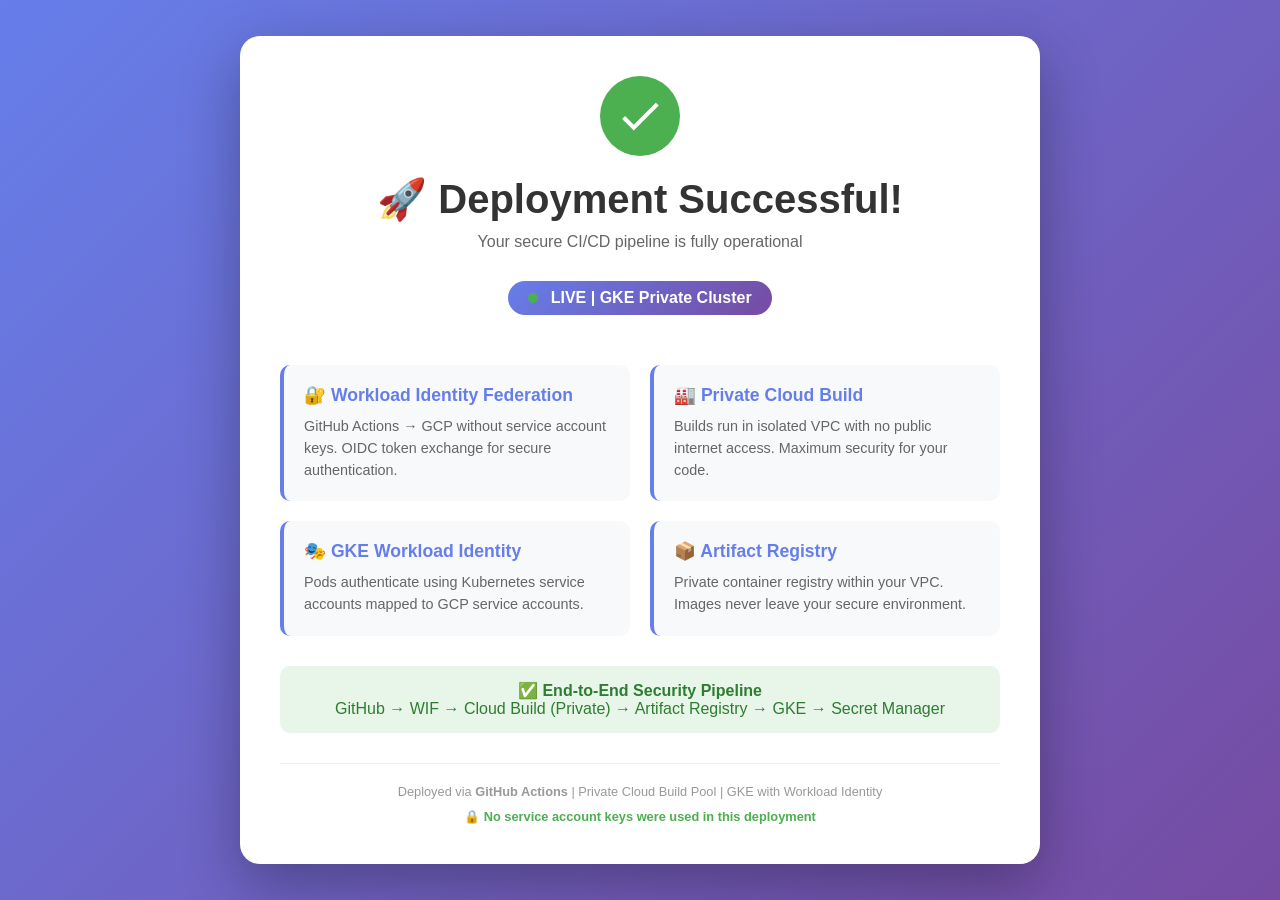
==== index.html @ 17d34409 "Resolve merge conflict in index.html" ====
<!DOCTYPE html>
<html lang="en">
<head>
    <meta charset="UTF-8">
    <meta name="viewport" content="width=device-width, initial-scale=1.0">
    <title>Secure CI/CD Demo | GKE</title>
    <style>
        * {
            margin: 0;
            padding: 0;
            box-sizing: border-box;
        }
        
        body {
            font-family: 'Segoe UI', Tahoma, Geneva, Verdana, sans-serif;
            background: linear-gradient(135deg, #667eea 0%, #764ba2 100%);
            min-height: 100vh;
            display: flex;
            justify-content: center;
            align-items: center;
            padding: 20px;
        }
        
        .container {
            background: white;
            border-radius: 20px;
            box-shadow: 0 20px 60px rgba(0,0,0,0.3);
            max-width: 800px;
            width: 100%;
            padding: 40px;
            text-align: center;
            animation: fadeIn 0.8s ease-in;
        }
        
        @keyframes fadeIn {
            from {
                opacity: 0;
                transform: translateY(-20px);
            }
            to {
                opacity: 1;
                transform: translateY(0);
            }
        }
        
        .success-icon {
            width: 80px;
            height: 80px;
            background: #4caf50;
            border-radius: 50%;
            display: flex;
            align-items: center;
            justify-content: center;
            margin: 0 auto 20px;
            animation: bounce 1s ease;
        }
        
        @keyframes bounce {
            0%, 100% { transform: translateY(0); }
            50% { transform: translateY(-10px); }
        }
        
        .success-icon svg {
            width: 50px;
            height: 50px;
            fill: white;
        }
        
        h1 {
            color: #333;
            margin-bottom: 10px;
            font-size: 2.5em;
        }
        
        .badge {
            background: linear-gradient(135deg, #667eea 0%, #764ba2 100%);
            color: white;
            padding: 8px 20px;
            border-radius: 50px;
            display: inline-block;
            margin: 20px 0;
            font-weight: bold;
        }
        
        .info-grid {
            display: grid;
            grid-template-columns: repeat(auto-fit, minmax(250px, 1fr));
            gap: 20px;
            margin: 30px 0;
            text-align: left;
        }
        
        .info-card {
            background: #f8f9fa;
            padding: 20px;
            border-radius: 10px;
            border-left: 4px solid #667eea;
        }
        
        .info-card h3 {
            color: #667eea;
            margin-bottom: 10px;
            font-size: 1.1em;
        }
        
        .info-card p {
            color: #666;
            font-size: 0.9em;
            line-height: 1.5;
        }
        
        .status {
            display: inline-block;
            width: 10px;
            height: 10px;
            border-radius: 50%;
            background: #4caf50;
            margin-right: 8px;
            animation: pulse 2s infinite;
        }
        
        @keyframes pulse {
            0%, 100% { opacity: 1; }
            50% { opacity: 0.5; }
        }
        
        .footer {
            margin-top: 30px;
            padding-top: 20px;
            border-top: 1px solid #eee;
            color: #999;
            font-size: 0.8em;
        }
        
        .green {
            color: #4caf50;
            font-weight: bold;
        }
    </style>
</head>
<body>
    <div class="container">
        <div class="success-icon">
            <svg viewBox="0 0 24 24">
                <path d="M9 16.17L4.83 12l-1.42 1.41L9 19 21 7l-1.41-1.41L9 16.17z"/>
            </svg>
        </div>
        
        <h1>🚀 Deployment Successful!</h1>
        <p style="color: #666; margin-bottom: 10px;">Your secure CI/CD pipeline is fully operational</p>
        
        <div class="badge">
            <span class="status"></span> LIVE | GKE Private Cluster
        </div>
        
        <div class="info-grid">
            <div class="info-card">
                <h3>🔐 Workload Identity Federation</h3>
                <p>GitHub Actions → GCP without service account keys. OIDC token exchange for secure authentication.</p>
            </div>
            
            <div class="info-card">
                <h3>🏭 Private Cloud Build</h3>
                <p>Builds run in isolated VPC with no public internet access. Maximum security for your code.</p>
            </div>
            
            <div class="info-card">
                <h3>🎭 GKE Workload Identity</h3>
                <p>Pods authenticate using Kubernetes service accounts mapped to GCP service accounts.</p>
            </div>
            
            <div class="info-card">
                <h3>📦 Artifact Registry</h3>
                <p>Private container registry within your VPC. Images never leave your secure environment.</p>
            </div>
        </div>
        
        <div style="background: #e8f5e9; padding: 15px; border-radius: 10px; margin: 20px 0;">
            <p style="color: #2e7d32; margin: 0;">
                ✅ <strong>End-to-End Security Pipeline</strong><br>
                GitHub → WIF → Cloud Build (Private) → Artifact Registry → GKE → Secret Manager
            </p>
        </div>
        
        <div class="footer">
            <p>Deployed via <strong>GitHub Actions</strong> | Private Cloud Build Pool | GKE with Workload Identity</p>
            <p style="margin-top: 10px;">🔒 <span class="green">No service account keys were used in this deployment</span></p>
        </div>
    </div>
</body>
</html>
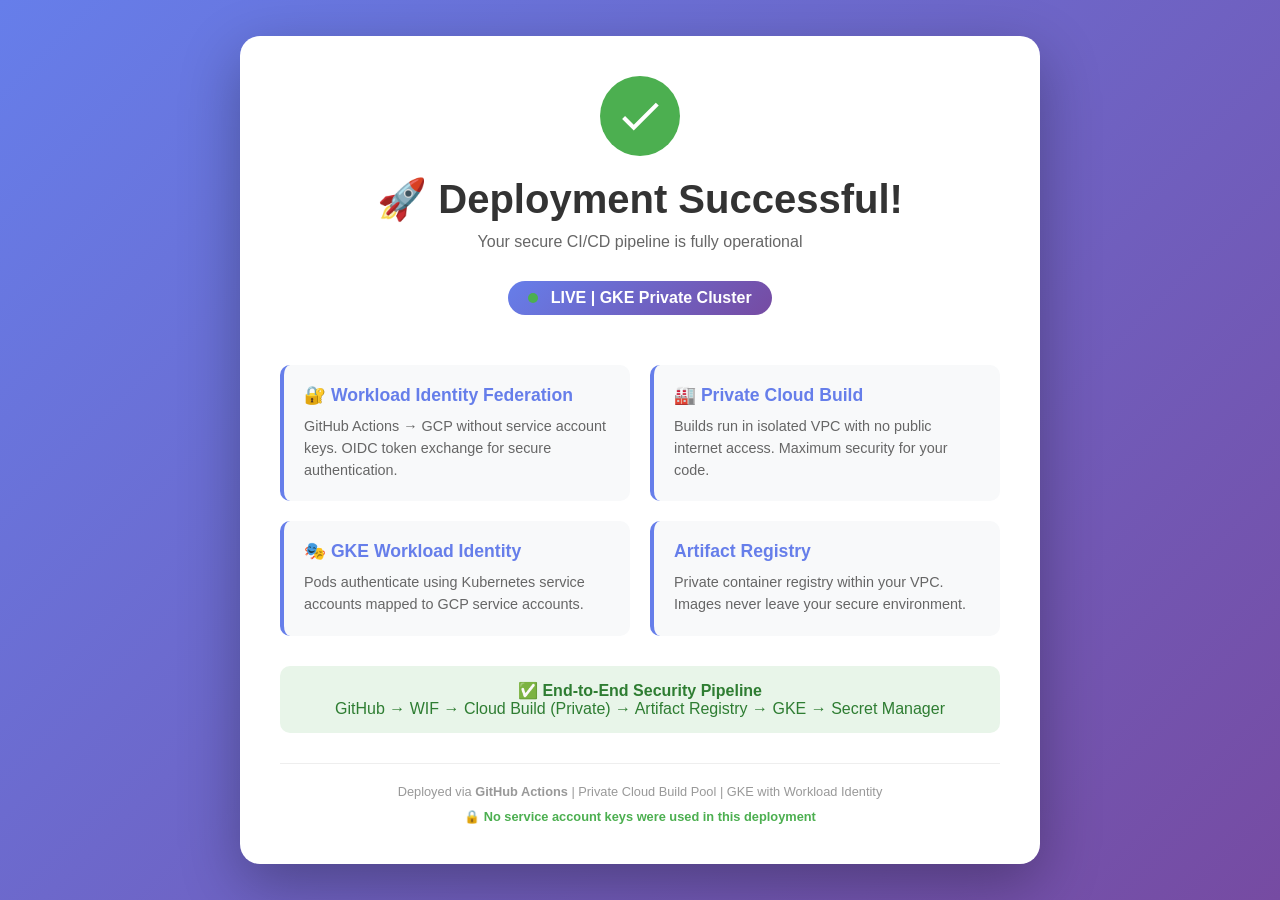
==== commit 546267ef: "Remove emoji from Artifact Registry header" ====
--- a/index.html
+++ b/index.html
@@ -170,7 +170,7 @@
             </div>
             
             <div class="info-card">
-                <h3>📦 Artifact Registry</h3>
+                <h3> Artifact Registry</h3>
                 <p>Private container registry within your VPC. Images never leave your secure environment.</p>
             </div>
         </div>
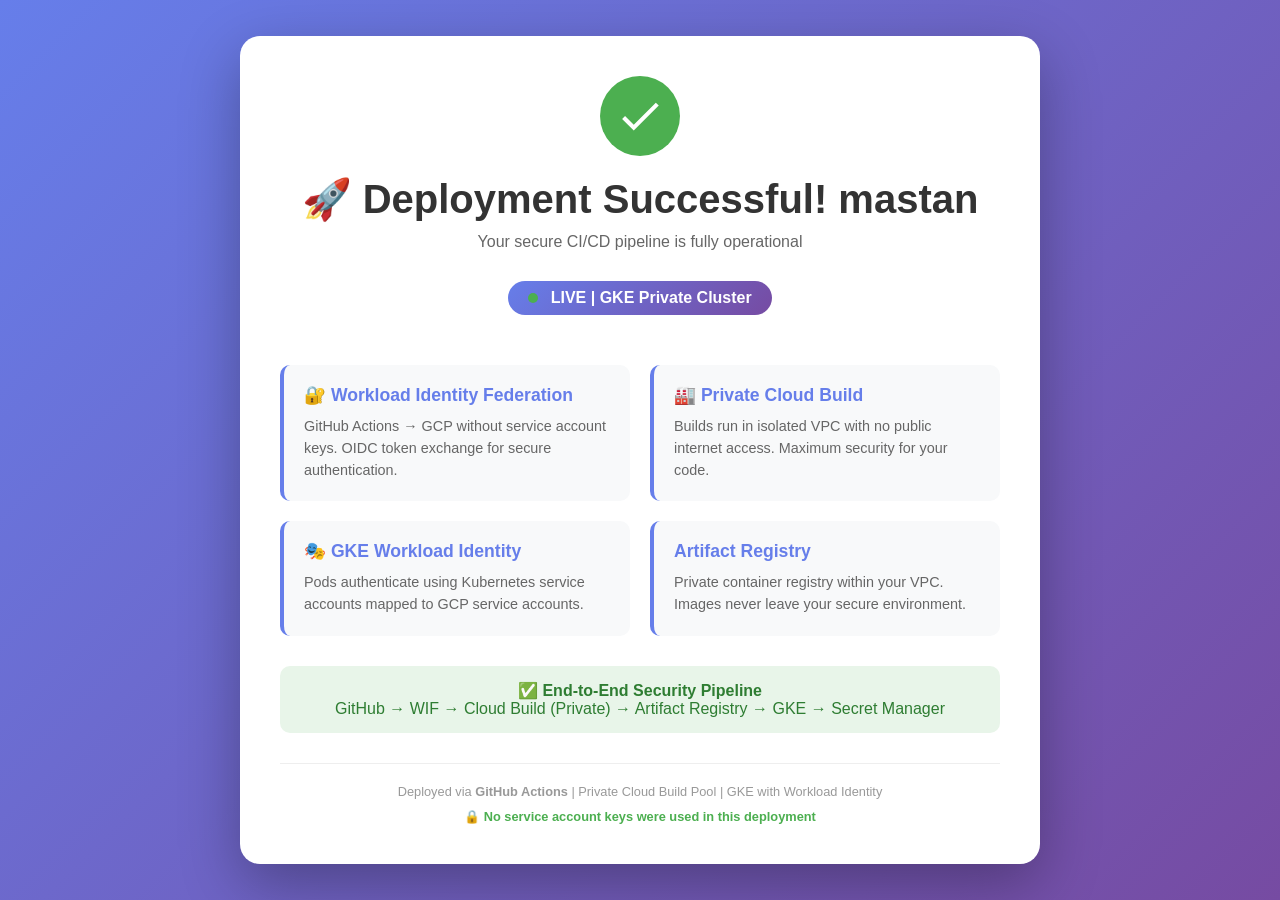
==== commit 61fad989: "Update deployment message in index.html" ====
--- a/index.html
+++ b/index.html
@@ -146,7 +146,7 @@
             </svg>
         </div>
         
-        <h1>🚀 Deployment Successful!</h1>
+        <h1>🚀 Deployment Successful! mastan </h1>
         <p style="color: #666; margin-bottom: 10px;">Your secure CI/CD pipeline is fully operational</p>
         
         <div class="badge">
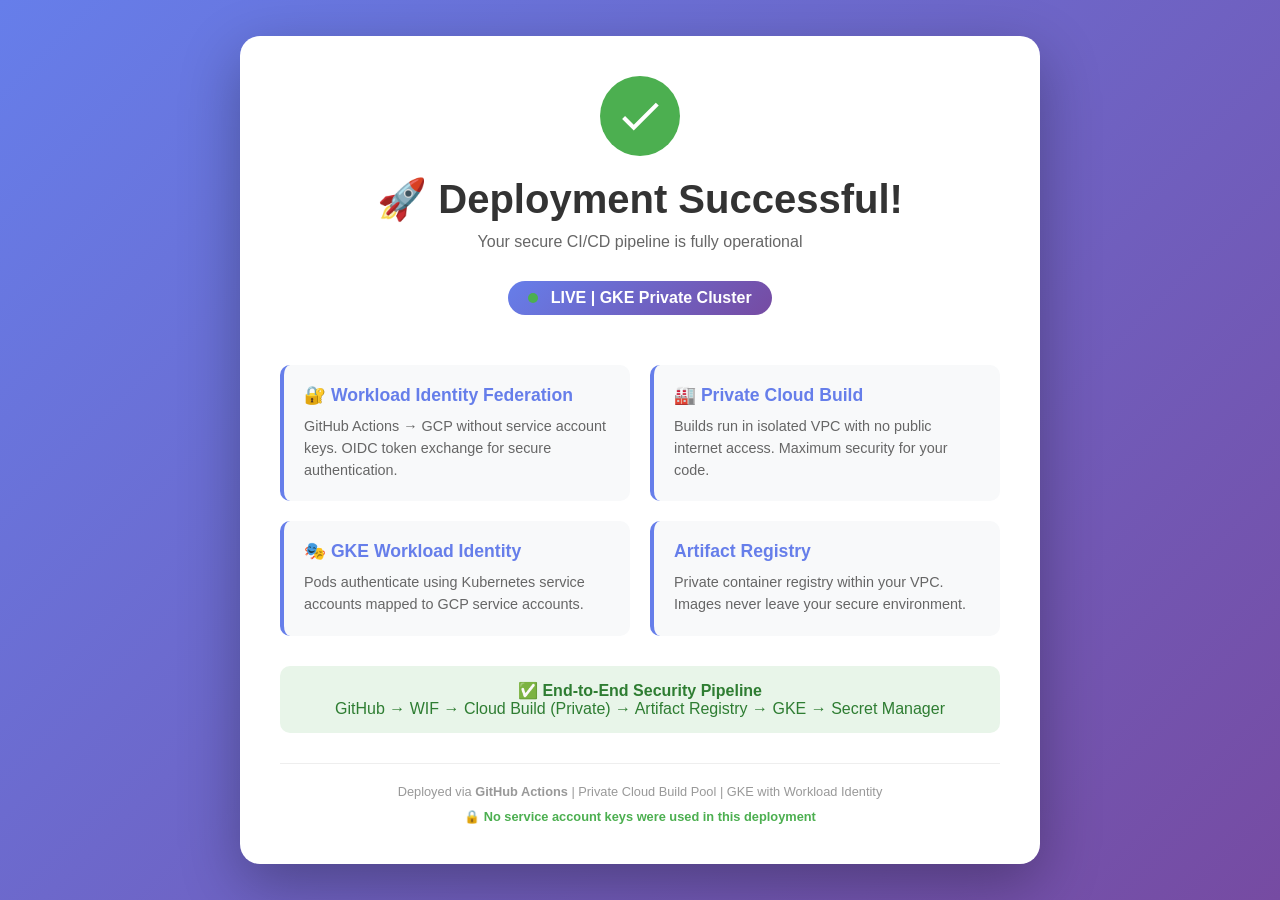
==== commit c1b9c8d6: "Remove 'mastan' from deployment success message" ====
--- a/index.html
+++ b/index.html
@@ -146,7 +146,7 @@
             </svg>
         </div>
         
-        <h1>🚀 Deployment Successful! mastan </h1>
+        <h1>🚀 Deployment Successful! </h1>
         <p style="color: #666; margin-bottom: 10px;">Your secure CI/CD pipeline is fully operational</p>
         
         <div class="badge">
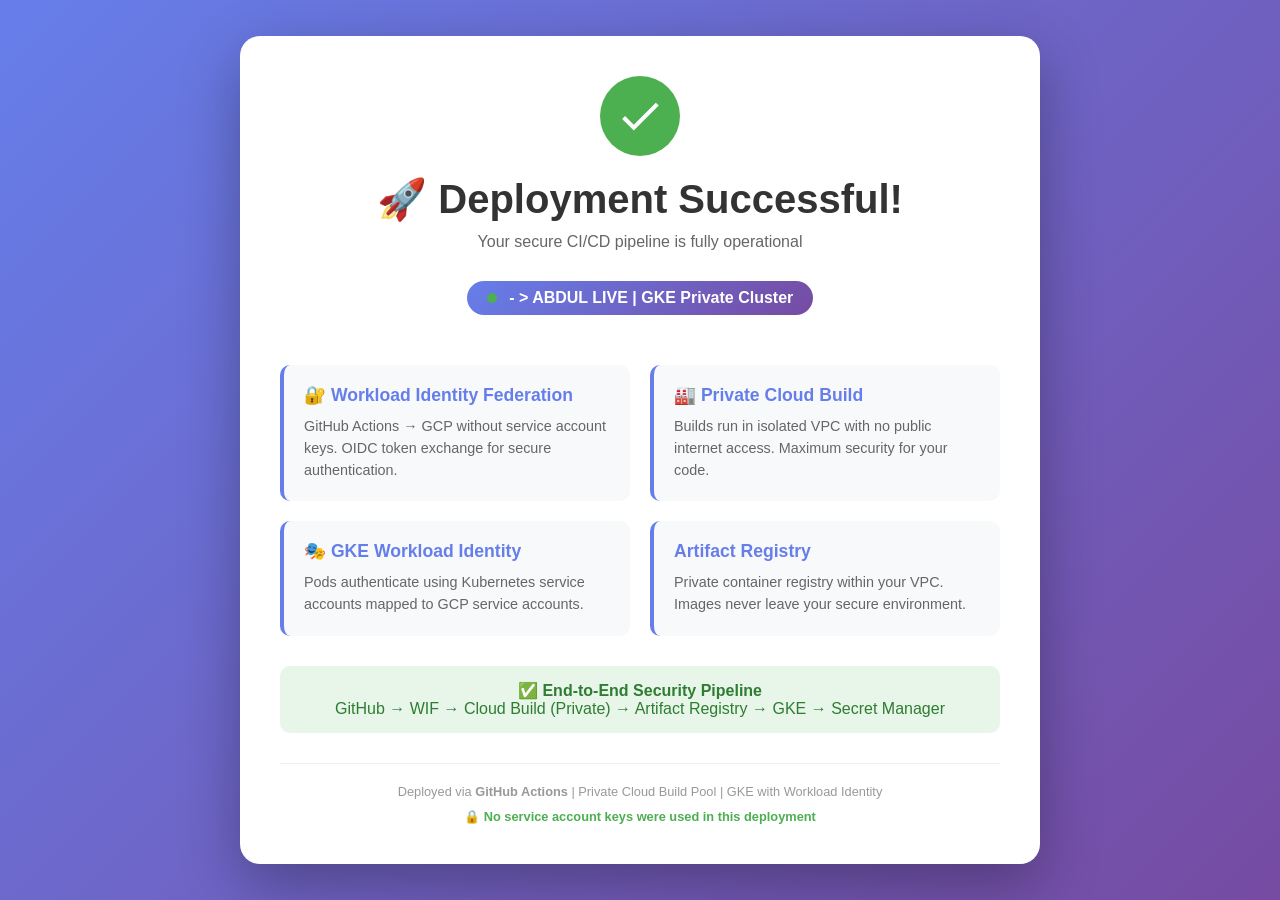
==== commit ba62be5b: "Update title and status message in index.html" ====
--- a/index.html
+++ b/index.html
@@ -3,7 +3,7 @@
 <head>
     <meta charset="UTF-8">
     <meta name="viewport" content="width=device-width, initial-scale=1.0">
-    <title>Secure CI/CD Demo | GKE</title>
+    <title>---Secure CI/CD Demo | GKE ---</title>
     <style>
         * {
             margin: 0;
@@ -150,7 +150,7 @@
         <p style="color: #666; margin-bottom: 10px;">Your secure CI/CD pipeline is fully operational</p>
         
         <div class="badge">
-            <span class="status"></span> LIVE | GKE Private Cluster
+            <span class="status"></span> - > ABDUL LIVE | GKE Private Cluster
         </div>
         
         <div class="info-grid">
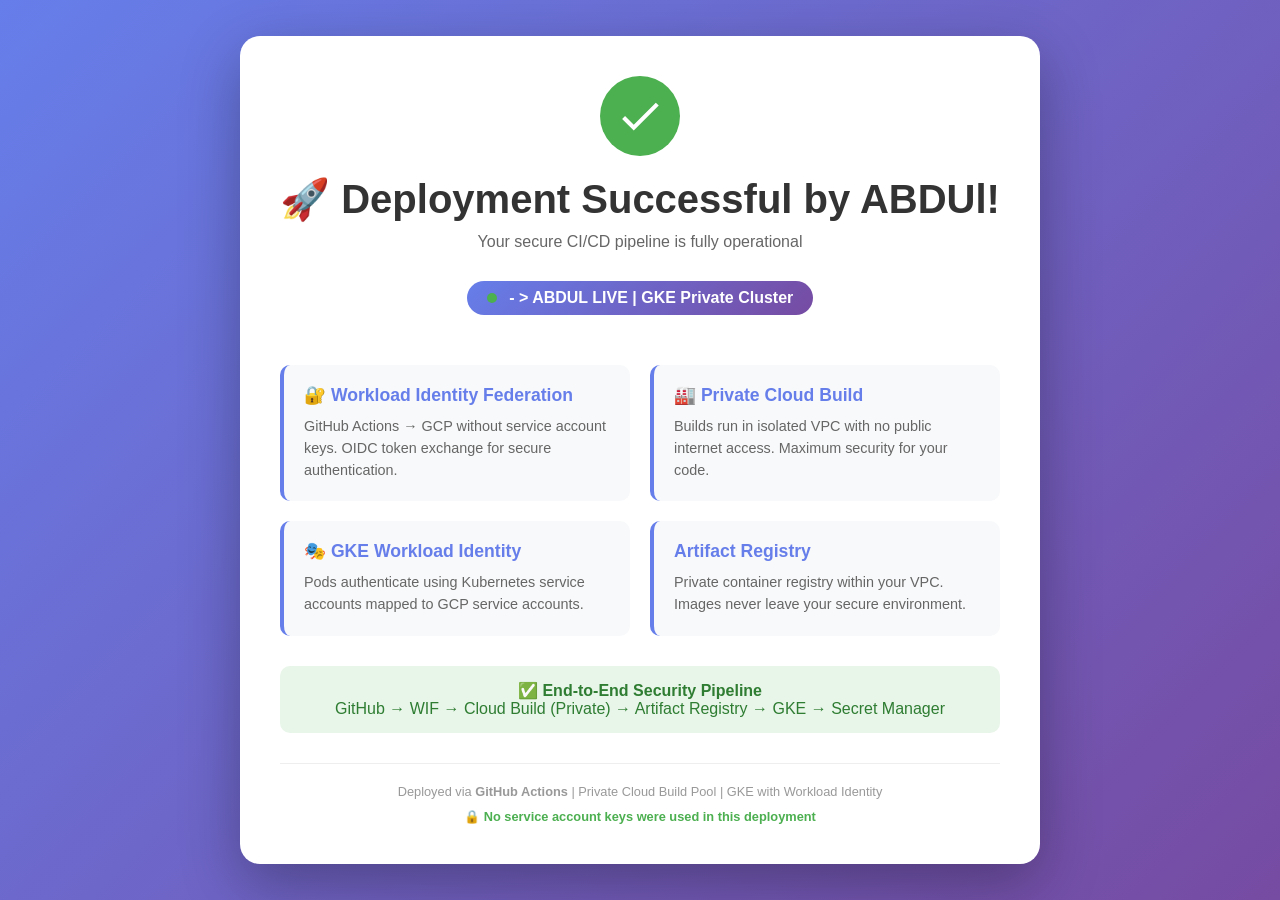
==== commit 706a2f32: "Update deployment message to include author name" ====
--- a/index.html
+++ b/index.html
@@ -146,7 +146,7 @@
             </svg>
         </div>
         
-        <h1>🚀 Deployment Successful! </h1>
+        <h1>🚀 Deployment Successful by ABDUl! </h1>
         <p style="color: #666; margin-bottom: 10px;">Your secure CI/CD pipeline is fully operational</p>
         
         <div class="badge">
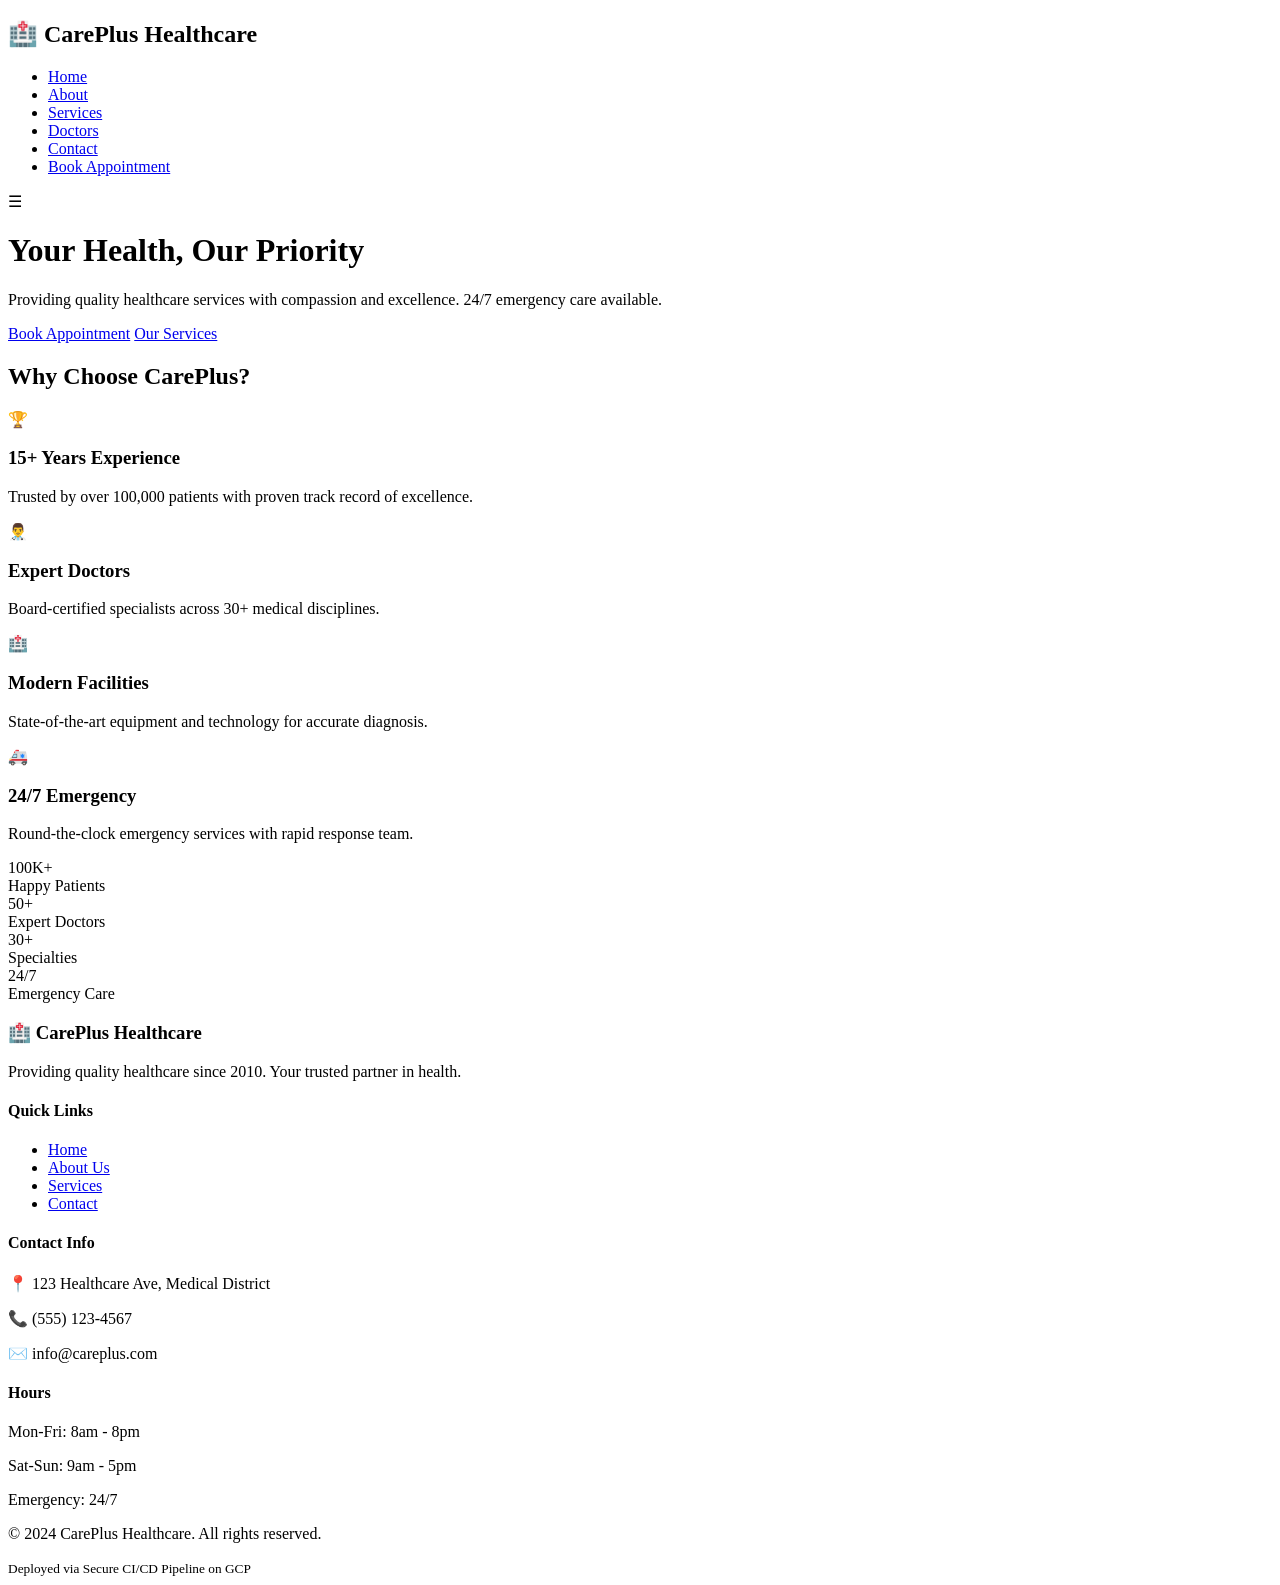
==== commit a43d51eb: "Revamp index.html for CarePlus Healthcare site Updated the title and added a navigation bar with lin" ====
--- a/index.html
+++ b/index.html
@@ -3,189 +3,127 @@
 <head>
     <meta charset="UTF-8">
     <meta name="viewport" content="width=device-width, initial-scale=1.0">
-    <title>---Secure CI/CD Demo | GKE ---</title>
-    <style>
-        * {
-            margin: 0;
-            padding: 0;
-            box-sizing: border-box;
-        }
-        
-        body {
-            font-family: 'Segoe UI', Tahoma, Geneva, Verdana, sans-serif;
-            background: linear-gradient(135deg, #667eea 0%, #764ba2 100%);
-            min-height: 100vh;
-            display: flex;
-            justify-content: center;
-            align-items: center;
-            padding: 20px;
-        }
-        
-        .container {
-            background: white;
-            border-radius: 20px;
-            box-shadow: 0 20px 60px rgba(0,0,0,0.3);
-            max-width: 800px;
-            width: 100%;
-            padding: 40px;
-            text-align: center;
-            animation: fadeIn 0.8s ease-in;
-        }
-        
-        @keyframes fadeIn {
-            from {
-                opacity: 0;
-                transform: translateY(-20px);
-            }
-            to {
-                opacity: 1;
-                transform: translateY(0);
-            }
-        }
-        
-        .success-icon {
-            width: 80px;
-            height: 80px;
-            background: #4caf50;
-            border-radius: 50%;
-            display: flex;
-            align-items: center;
-            justify-content: center;
-            margin: 0 auto 20px;
-            animation: bounce 1s ease;
-        }
-        
-        @keyframes bounce {
-            0%, 100% { transform: translateY(0); }
-            50% { transform: translateY(-10px); }
-        }
-        
-        .success-icon svg {
-            width: 50px;
-            height: 50px;
-            fill: white;
-        }
-        
-        h1 {
-            color: #333;
-            margin-bottom: 10px;
-            font-size: 2.5em;
-        }
-        
-        .badge {
-            background: linear-gradient(135deg, #667eea 0%, #764ba2 100%);
-            color: white;
-            padding: 8px 20px;
-            border-radius: 50px;
-            display: inline-block;
-            margin: 20px 0;
-            font-weight: bold;
-        }
-        
-        .info-grid {
-            display: grid;
-            grid-template-columns: repeat(auto-fit, minmax(250px, 1fr));
-            gap: 20px;
-            margin: 30px 0;
-            text-align: left;
-        }
-        
-        .info-card {
-            background: #f8f9fa;
-            padding: 20px;
-            border-radius: 10px;
-            border-left: 4px solid #667eea;
-        }
-        
-        .info-card h3 {
-            color: #667eea;
-            margin-bottom: 10px;
-            font-size: 1.1em;
-        }
-        
-        .info-card p {
-            color: #666;
-            font-size: 0.9em;
-            line-height: 1.5;
-        }
-        
-        .status {
-            display: inline-block;
-            width: 10px;
-            height: 10px;
-            border-radius: 50%;
-            background: #4caf50;
-            margin-right: 8px;
-            animation: pulse 2s infinite;
-        }
-        
-        @keyframes pulse {
-            0%, 100% { opacity: 1; }
-            50% { opacity: 0.5; }
-        }
-        
-        .footer {
-            margin-top: 30px;
-            padding-top: 20px;
-            border-top: 1px solid #eee;
-            color: #999;
-            font-size: 0.8em;
-        }
-        
-        .green {
-            color: #4caf50;
-            font-weight: bold;
-        }
-    </style>
+    <title>CarePlus Healthcare | Quality Medical Care</title>
+    <link rel="stylesheet" href="css/style.css">
 </head>
 <body>
-    <div class="container">
-        <div class="success-icon">
-            <svg viewBox="0 0 24 24">
-                <path d="M9 16.17L4.83 12l-1.42 1.41L9 19 21 7l-1.41-1.41L9 16.17z"/>
-            </svg>
+    <nav class="navbar">
+        <div class="container">
+            <div class="logo">
+                <h2>🏥 CarePlus Healthcare</h2>
+            </div>
+            <ul class="nav-links">
+                <li><a href="index.html">Home</a></li>
+                <li><a href="about.html">About</a></li>
+                <li><a href="services.html">Services</a></li>
+                <li><a href="doctors.html">Doctors</a></li>
+                <li><a href="contact.html">Contact</a></li>
+                <li><a href="appointment.html" class="btn-appointment">Book Appointment</a></li>
+            </ul>
+            <div class="mobile-menu">☰</div>
         </div>
-        
-        <h1>🚀 Deployment Successful by ABDUl! </h1>
-        <p style="color: #666; margin-bottom: 10px;">Your secure CI/CD pipeline is fully operational</p>
-        
-        <div class="badge">
-            <span class="status"></span> - > ABDUL LIVE | GKE Private Cluster
-        </div>
-        
-        <div class="info-grid">
-            <div class="info-card">
-                <h3>🔐 Workload Identity Federation</h3>
-                <p>GitHub Actions → GCP without service account keys. OIDC token exchange for secure authentication.</p>
-            </div>
-            
-            <div class="info-card">
-                <h3>🏭 Private Cloud Build</h3>
-                <p>Builds run in isolated VPC with no public internet access. Maximum security for your code.</p>
-            </div>
-            
-            <div class="info-card">
-                <h3>🎭 GKE Workload Identity</h3>
-                <p>Pods authenticate using Kubernetes service accounts mapped to GCP service accounts.</p>
-            </div>
-            
-            <div class="info-card">
-                <h3> Artifact Registry</h3>
-                <p>Private container registry within your VPC. Images never leave your secure environment.</p>
+    </nav>
+
+    <header class="hero">
+        <div class="container">
+            <div class="hero-content">
+                <h1>Your Health, Our Priority</h1>
+                <p>Providing quality healthcare services with compassion and excellence. 24/7 emergency care available.</p>
+                <div class="hero-buttons">
+                    <a href="appointment.html" class="btn btn-primary">Book Appointment</a>
+                    <a href="services.html" class="btn btn-secondary">Our Services</a>
+                </div>
             </div>
         </div>
-        
-        <div style="background: #e8f5e9; padding: 15px; border-radius: 10px; margin: 20px 0;">
-            <p style="color: #2e7d32; margin: 0;">
-                ✅ <strong>End-to-End Security Pipeline</strong><br>
-                GitHub → WIF → Cloud Build (Private) → Artifact Registry → GKE → Secret Manager
-            </p>
+    </header>
+
+    <section class="features">
+        <div class="container">
+            <h2 class="section-title">Why Choose CarePlus?</h2>
+            <div class="features-grid">
+                <div class="feature-card">
+                    <div class="feature-icon">🏆</div>
+                    <h3>15+ Years Experience</h3>
+                    <p>Trusted by over 100,000 patients with proven track record of excellence.</p>
+                </div>
+                <div class="feature-card">
+                    <div class="feature-icon">👨‍⚕️</div>
+                    <h3>Expert Doctors</h3>
+                    <p>Board-certified specialists across 30+ medical disciplines.</p>
+                </div>
+                <div class="feature-card">
+                    <div class="feature-icon">🏥</div>
+                    <h3>Modern Facilities</h3>
+                    <p>State-of-the-art equipment and technology for accurate diagnosis.</p>
+                </div>
+                <div class="feature-card">
+                    <div class="feature-icon">🚑</div>
+                    <h3>24/7 Emergency</h3>
+                    <p>Round-the-clock emergency services with rapid response team.</p>
+                </div>
+            </div>
         </div>
-        
-        <div class="footer">
-            <p>Deployed via <strong>GitHub Actions</strong> | Private Cloud Build Pool | GKE with Workload Identity</p>
-            <p style="margin-top: 10px;">🔒 <span class="green">No service account keys were used in this deployment</span></p>
+    </section>
+
+    <section class="stats">
+        <div class="container">
+            <div class="stats-grid">
+                <div class="stat">
+                    <div class="stat-number">100K+</div>
+                    <div class="stat-label">Happy Patients</div>
+                </div>
+                <div class="stat">
+                    <div class="stat-number">50+</div>
+                    <div class="stat-label">Expert Doctors</div>
+                </div>
+                <div class="stat">
+                    <div class="stat-number">30+</div>
+                    <div class="stat-label">Specialties</div>
+                </div>
+                <div class="stat">
+                    <div class="stat-number">24/7</div>
+                    <div class="stat-label">Emergency Care</div>
+                </div>
+            </div>
         </div>
-    </div>
+    </section>
+
+    <footer class="footer">
+        <div class="container">
+            <div class="footer-content">
+                <div class="footer-section">
+                    <h3>🏥 CarePlus Healthcare</h3>
+                    <p>Providing quality healthcare since 2010. Your trusted partner in health.</p>
+                </div>
+                <div class="footer-section">
+                    <h4>Quick Links</h4>
+                    <ul>
+                        <li><a href="index.html">Home</a></li>
+                        <li><a href="about.html">About Us</a></li>
+                        <li><a href="services.html">Services</a></li>
+                        <li><a href="contact.html">Contact</a></li>
+                    </ul>
+                </div>
+                <div class="footer-section">
+                    <h4>Contact Info</h4>
+                    <p>📍 123 Healthcare Ave, Medical District</p>
+                    <p>📞 (555) 123-4567</p>
+                    <p>✉️ info@careplus.com</p>
+                </div>
+                <div class="footer-section">
+                    <h4>Hours</h4>
+                    <p>Mon-Fri: 8am - 8pm</p>
+                    <p>Sat-Sun: 9am - 5pm</p>
+                    <p>Emergency: 24/7</p>
+                </div>
+            </div>
+            <div class="footer-bottom">
+                <p>&copy; 2024 CarePlus Healthcare. All rights reserved.</p>
+                <small>Deployed via Secure CI/CD Pipeline on GCP</small>
+            </div>
+        </div>
+    </footer>
+
+    <script src="js/script.js"></script>
 </body>
 </html>
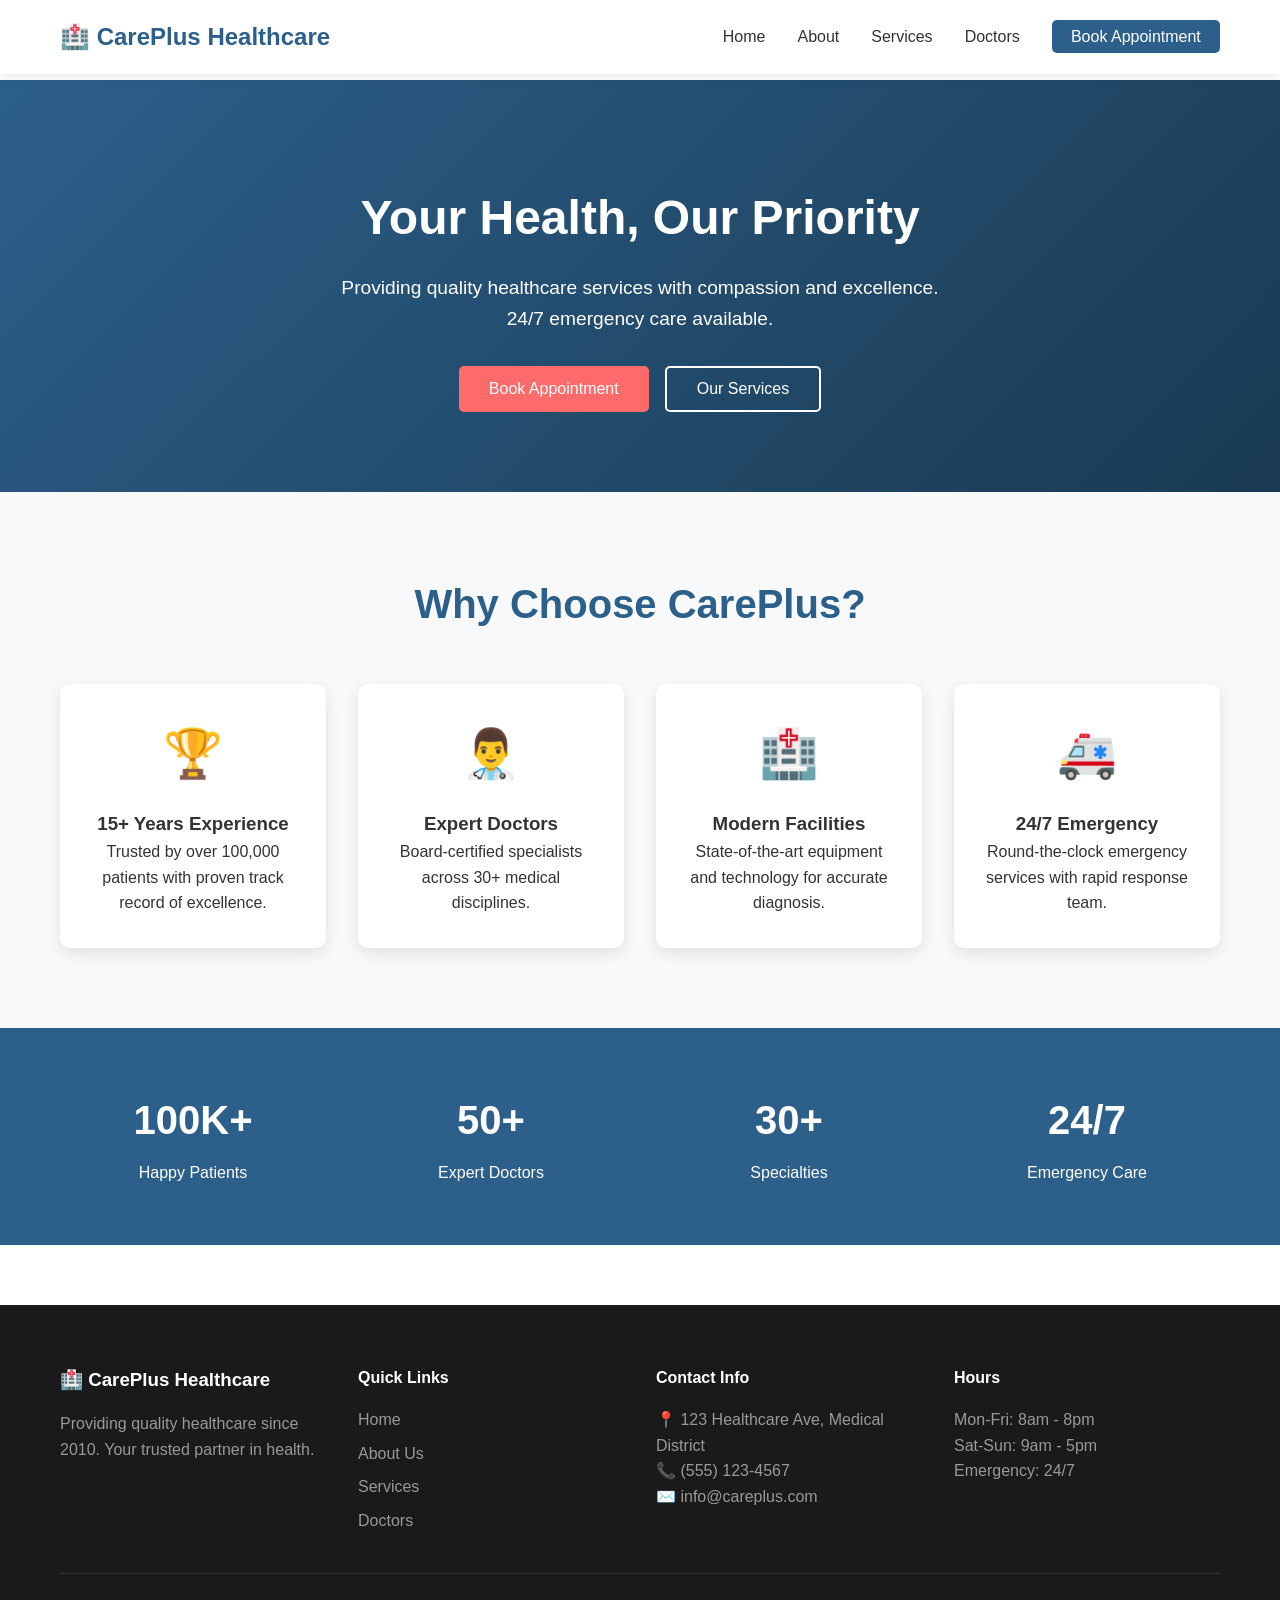
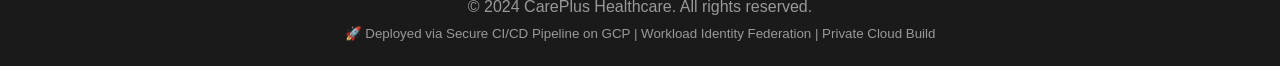
==== commit 6c497275: "Refactor index.html to use inline styles and scripts" ====
--- a/index.html
+++ b/index.html
@@ -4,7 +4,353 @@
     <meta charset="UTF-8">
     <meta name="viewport" content="width=device-width, initial-scale=1.0">
     <title>CarePlus Healthcare | Quality Medical Care</title>
-    <link rel="stylesheet" href="css/style.css">
+    <style>
+        * {
+            margin: 0;
+            padding: 0;
+            box-sizing: border-box;
+        }
+
+        body {
+            font-family: 'Segoe UI', Tahoma, Geneva, Verdana, sans-serif;
+            line-height: 1.6;
+            color: #333;
+        }
+
+        .container {
+            max-width: 1200px;
+            margin: 0 auto;
+            padding: 0 20px;
+        }
+
+        /* Navigation */
+        .navbar {
+            background: #ffffff;
+            box-shadow: 0 2px 10px rgba(0,0,0,0.1);
+            position: fixed;
+            width: 100%;
+            top: 0;
+            z-index: 1000;
+        }
+
+        .navbar .container {
+            display: flex;
+            justify-content: space-between;
+            align-items: center;
+            padding: 1rem 20px;
+        }
+
+        .logo h2 {
+            color: #2c5f8a;
+            font-size: 1.5rem;
+        }
+
+        .nav-links {
+            display: flex;
+            list-style: none;
+            gap: 2rem;
+        }
+
+        .nav-links li {
+            cursor: pointer;
+            padding: 0.5rem 0;
+        }
+
+        .nav-links a {
+            text-decoration: none;
+            color: #333;
+            font-weight: 500;
+            transition: color 0.3s;
+        }
+
+        .nav-links li:hover a {
+            color: #2c5f8a;
+        }
+
+        .btn-appointment {
+            background: #2c5f8a;
+            color: white !important;
+            padding: 0.5rem 1.2rem;
+            border-radius: 5px;
+        }
+
+        /* Pages */
+        .page {
+            display: none;
+            padding-top: 80px;
+        }
+
+        .active-page {
+            display: block;
+        }
+
+        /* Hero Section */
+        .hero {
+            background: linear-gradient(135deg, #2c5f8a 0%, #1a3a52 100%);
+            color: white;
+            padding: 100px 0 80px;
+            text-align: center;
+        }
+
+        .hero h1 {
+            font-size: 3rem;
+            margin-bottom: 1rem;
+        }
+
+        .hero p {
+            font-size: 1.2rem;
+            margin-bottom: 2rem;
+            max-width: 600px;
+            margin-left: auto;
+            margin-right: auto;
+        }
+
+        .hero-buttons {
+            display: flex;
+            gap: 1rem;
+            justify-content: center;
+        }
+
+        /* Buttons */
+        .btn {
+            padding: 12px 30px;
+            text-decoration: none;
+            border-radius: 5px;
+            display: inline-block;
+            transition: transform 0.3s;
+            cursor: pointer;
+            border: none;
+            font-size: 1rem;
+        }
+
+        .btn:hover {
+            transform: translateY(-2px);
+        }
+
+        .btn-primary {
+            background: #ff6b6b;
+            color: white;
+        }
+
+        .btn-secondary {
+            background: transparent;
+            color: white;
+            border: 2px solid white;
+        }
+
+        /* Features Section */
+        .features {
+            padding: 80px 0;
+            background: #f8f9fa;
+        }
+
+        .section-title {
+            text-align: center;
+            font-size: 2.5rem;
+            margin-bottom: 3rem;
+            color: #2c5f8a;
+        }
+
+        .features-grid {
+            display: grid;
+            grid-template-columns: repeat(auto-fit, minmax(250px, 1fr));
+            gap: 2rem;
+        }
+
+        .feature-card {
+            background: white;
+            padding: 2rem;
+            text-align: center;
+            border-radius: 10px;
+            box-shadow: 0 5px 15px rgba(0,0,0,0.1);
+            transition: transform 0.3s;
+        }
+
+        .feature-card:hover {
+            transform: translateY(-5px);
+        }
+
+        .feature-icon {
+            font-size: 3rem;
+            margin-bottom: 1rem;
+        }
+
+        /* Stats Section */
+        .stats {
+            background: #2c5f8a;
+            color: white;
+            padding: 60px 0;
+        }
+
+        .stats-grid {
+            display: grid;
+            grid-template-columns: repeat(auto-fit, minmax(200px, 1fr));
+            text-align: center;
+            gap: 2rem;
+        }
+
+        .stat-number {
+            font-size: 2.5rem;
+            font-weight: bold;
+            margin-bottom: 0.5rem;
+        }
+
+        /* Services Grid */
+        .services-grid {
+            display: grid;
+            grid-template-columns: repeat(auto-fit, minmax(300px, 1fr));
+            gap: 2rem;
+            padding: 60px 0;
+        }
+
+        .service-card {
+            background: white;
+            padding: 2rem;
+            border-radius: 10px;
+            box-shadow: 0 5px 15px rgba(0,0,0,0.1);
+            transition: transform 0.3s;
+        }
+
+        .service-card:hover {
+            transform: translateY(-5px);
+        }
+
+        .service-icon {
+            font-size: 3rem;
+            margin-bottom: 1rem;
+        }
+
+        /* Doctors Grid */
+        .doctors-grid {
+            display: grid;
+            grid-template-columns: repeat(auto-fit, minmax(280px, 1fr));
+            gap: 2rem;
+            padding: 60px 0;
+        }
+
+        .doctor-card {
+            background: white;
+            padding: 2rem;
+            text-align: center;
+            border-radius: 10px;
+            box-shadow: 0 5px 15px rgba(0,0,0,0.1);
+        }
+
+        .doctor-image {
+            font-size: 4rem;
+            margin-bottom: 1rem;
+        }
+
+        /* Form Styles */
+        .form-container {
+            max-width: 600px;
+            margin: 60px auto;
+            background: white;
+            padding: 2rem;
+            border-radius: 10px;
+            box-shadow: 0 5px 15px rgba(0,0,0,0.1);
+        }
+
+        .form-group {
+            margin-bottom: 1.5rem;
+        }
+
+        .form-group label {
+            display: block;
+            margin-bottom: 0.5rem;
+            font-weight: 500;
+        }
+
+        .form-group input,
+        .form-group select,
+        .form-group textarea {
+            width: 100%;
+            padding: 0.75rem;
+            border: 1px solid #ddd;
+            border-radius: 5px;
+            font-family: inherit;
+        }
+
+        .confirmation {
+            text-align: center;
+            margin-top: 2rem;
+        }
+
+        .success-message {
+            background: #d4edda;
+            color: #155724;
+            padding: 2rem;
+            border-radius: 10px;
+        }
+
+        /* Footer */
+        .footer {
+            background: #1a1a1a;
+            color: #999;
+            padding: 60px 0 20px;
+            margin-top: 60px;
+        }
+
+        .footer-content {
+            display: grid;
+            grid-template-columns: repeat(auto-fit, minmax(250px, 1fr));
+            gap: 2rem;
+            margin-bottom: 2rem;
+        }
+
+        .footer-section h3,
+        .footer-section h4 {
+            color: white;
+            margin-bottom: 1rem;
+        }
+
+        .footer-section ul {
+            list-style: none;
+            padding-left: 0;
+        }
+
+        .footer-section li {
+            margin: 0.5rem 0;
+        }
+
+        .footer-section a {
+            color: #999;
+            text-decoration: none;
+            cursor: pointer;
+        }
+
+        .footer-bottom {
+            text-align: center;
+            padding-top: 20px;
+            border-top: 1px solid #333;
+        }
+
+        /* Page Header */
+        .page-header {
+            background: linear-gradient(135deg, #2c5f8a 0%, #1a3a52 100%);
+            color: white;
+            padding: 120px 0 60px;
+            text-align: center;
+        }
+
+        /* Responsive */
+        @media (max-width: 768px) {
+            .nav-links {
+                display: none;
+            }
+            
+            .hero h1 {
+                font-size: 2rem;
+            }
+            
+            .features-grid,
+            .services-grid,
+            .doctors-grid,
+            .stats-grid {
+                grid-template-columns: 1fr;
+            }
+        }
+    </style>
 </head>
 <body>
     <nav class="navbar">
@@ -13,80 +359,265 @@
                 <h2>🏥 CarePlus Healthcare</h2>
             </div>
             <ul class="nav-links">
-                <li><a href="index.html">Home</a></li>
-                <li><a href="about.html">About</a></li>
-                <li><a href="services.html">Services</a></li>
-                <li><a href="doctors.html">Doctors</a></li>
-                <li><a href="contact.html">Contact</a></li>
-                <li><a href="appointment.html" class="btn-appointment">Book Appointment</a></li>
+                <li><a onclick="showPage('home')">Home</a></li>
+                <li><a onclick="showPage('about')">About</a></li>
+                <li><a onclick="showPage('services')">Services</a></li>
+                <li><a onclick="showPage('doctors')">Doctors</a></li>
+                <li><a onclick="showPage('appointment')" class="btn-appointment">Book Appointment</a></li>
             </ul>
-            <div class="mobile-menu">☰</div>
         </div>
     </nav>
 
-    <header class="hero">
+    <!-- HOME PAGE -->
+    <div id="home" class="page active-page">
+        <header class="hero">
+            <div class="container">
+                <div class="hero-content">
+                    <h1>Your Health, Our Priority</h1>
+                    <p>Providing quality healthcare services with compassion and excellence. 24/7 emergency care available.</p>
+                    <div class="hero-buttons">
+                        <button onclick="showPage('appointment')" class="btn btn-primary">Book Appointment</button>
+                        <button onclick="showPage('services')" class="btn btn-secondary">Our Services</button>
+                    </div>
+                </div>
+            </div>
+        </header>
+
+        <section class="features">
+            <div class="container">
+                <h2 class="section-title">Why Choose CarePlus?</h2>
+                <div class="features-grid">
+                    <div class="feature-card">
+                        <div class="feature-icon">🏆</div>
+                        <h3>15+ Years Experience</h3>
+                        <p>Trusted by over 100,000 patients with proven track record of excellence.</p>
+                    </div>
+                    <div class="feature-card">
+                        <div class="feature-icon">👨‍⚕️</div>
+                        <h3>Expert Doctors</h3>
+                        <p>Board-certified specialists across 30+ medical disciplines.</p>
+                    </div>
+                    <div class="feature-card">
+                        <div class="feature-icon">🏥</div>
+                        <h3>Modern Facilities</h3>
+                        <p>State-of-the-art equipment and technology for accurate diagnosis.</p>
+                    </div>
+                    <div class="feature-card">
+                        <div class="feature-icon">🚑</div>
+                        <h3>24/7 Emergency</h3>
+                        <p>Round-the-clock emergency services with rapid response team.</p>
+                    </div>
+                </div>
+            </div>
+        </section>
+
+        <section class="stats">
+            <div class="container">
+                <div class="stats-grid">
+                    <div class="stat">
+                        <div class="stat-number">100K+</div>
+                        <div class="stat-label">Happy Patients</div>
+                    </div>
+                    <div class="stat">
+                        <div class="stat-number">50+</div>
+                        <div class="stat-label">Expert Doctors</div>
+                    </div>
+                    <div class="stat">
+                        <div class="stat-number">30+</div>
+                        <div class="stat-label">Specialties</div>
+                    </div>
+                    <div class="stat">
+                        <div class="stat-number">24/7</div>
+                        <div class="stat-label">Emergency Care</div>
+                    </div>
+                </div>
+            </div>
+        </section>
+    </div>
+
+    <!-- ABOUT PAGE -->
+    <div id="about" class="page">
+        <div class="page-header">
+            <div class="container">
+                <h1>About CarePlus Healthcare</h1>
+                <p>Excellence in healthcare since 2010</p>
+            </div>
+        </div>
+
+        <section style="padding: 60px 0;">
+            <div class="container">
+                <div style="max-width: 800px; margin: 0 auto;">
+                    <h2 style="color: #2c5f8a; margin-bottom: 1rem;">Our Mission</h2>
+                    <p style="margin-bottom: 2rem;">To provide compassionate, high-quality healthcare services that improve the health and well-being of our community through excellence in patient care, education, and research.</p>
+                    
+                    <h2 style="color: #2c5f8a; margin-bottom: 1rem;">Our Vision</h2>
+                    <p style="margin-bottom: 2rem;">To be the most trusted healthcare provider, recognized for clinical excellence, patient safety, and innovative medical solutions.</p>
+                    
+                    <h2 style="color: #2c5f8a; margin-bottom: 1rem;">Our Values</h2>
+                    <ul style="list-style: none; padding-left: 0;">
+                        <li style="margin: 1rem 0; padding: 0.5rem; background: #f8f9fa; border-radius: 5px;">✨ <strong>Compassion:</strong> Treat every patient with dignity and empathy</li>
+                        <li style="margin: 1rem 0; padding: 0.5rem; background: #f8f9fa; border-radius: 5px;">🔬 <strong>Excellence:</strong> Commit to highest standards of care</li>
+                        <li style="margin: 1rem 0; padding: 0.5rem; background: #f8f9fa; border-radius: 5px;">🤝 <strong>Integrity:</strong> Act with honesty and transparency</li>
+                        <li style="margin: 1rem 0; padding: 0.5rem; background: #f8f9fa; border-radius: 5px;">💡 <strong>Innovation:</strong> Embrace cutting-edge medical technology</li>
+                    </ul>
+                </div>
+            </div>
+        </section>
+    </div>
+
+    <!-- SERVICES PAGE -->
+    <div id="services" class="page">
+        <div class="page-header">
+            <div class="container">
+                <h1>Our Medical Services</h1>
+                <p>Comprehensive healthcare solutions for every need</p>
+            </div>
+        </div>
+
         <div class="container">
-            <div class="hero-content">
-                <h1>Your Health, Our Priority</h1>
-                <p>Providing quality healthcare services with compassion and excellence. 24/7 emergency care available.</p>
-                <div class="hero-buttons">
-                    <a href="appointment.html" class="btn btn-primary">Book Appointment</a>
-                    <a href="services.html" class="btn btn-secondary">Our Services</a>
-                </div>
-            </div>
-        </div>
-    </header>
-
-    <section class="features">
+            <div class="services-grid">
+                <div class="service-card">
+                    <div class="service-icon">❤️</div>
+                    <h3>Cardiology</h3>
+                    <p>Heart health, diagnostics, and treatment including angioplasty and bypass surgery.</p>
+                </div>
+                <div class="service-card">
+                    <div class="service-icon">🧠</div>
+                    <h3>Neurology</h3>
+                    <p>Brain and nervous system disorders, stroke care, and neurosurgery.</p>
+                </div>
+                <div class="service-card">
+                    <div class="service-icon">🦴</div>
+                    <h3>Orthopedics</h3>
+                    <p>Bone, joint, and muscle care including joint replacement and sports medicine.</p>
+                </div>
+                <div class="service-card">
+                    <div class="service-icon">👶</div>
+                    <h3>Pediatrics</h3>
+                    <p>Specialized care for infants, children, and adolescents.</p>
+                </div>
+                <div class="service-card">
+                    <div class="service-icon">🤰</div>
+                    <h3>Obstetrics & Gynecology</h3>
+                    <p>Women's health, pregnancy care, and reproductive health services.</p>
+                </div>
+                <div class="service-card">
+                    <div class="service-icon">👁️</div>
+                    <h3>Ophthalmology</h3>
+                    <p>Eye care including vision tests, cataract surgery, and LASIK.</p>
+                </div>
+            </div>
+        </div>
+    </div>
+
+    <!-- DOCTORS PAGE -->
+    <div id="doctors" class="page">
+        <div class="page-header">
+            <div class="container">
+                <h1>Meet Our Expert Doctors</h1>
+                <p>Highly qualified and experienced medical professionals</p>
+            </div>
+        </div>
+
         <div class="container">
-            <h2 class="section-title">Why Choose CarePlus?</h2>
-            <div class="features-grid">
-                <div class="feature-card">
-                    <div class="feature-icon">🏆</div>
-                    <h3>15+ Years Experience</h3>
-                    <p>Trusted by over 100,000 patients with proven track record of excellence.</p>
-                </div>
-                <div class="feature-card">
-                    <div class="feature-icon">👨‍⚕️</div>
-                    <h3>Expert Doctors</h3>
-                    <p>Board-certified specialists across 30+ medical disciplines.</p>
-                </div>
-                <div class="feature-card">
-                    <div class="feature-icon">🏥</div>
-                    <h3>Modern Facilities</h3>
-                    <p>State-of-the-art equipment and technology for accurate diagnosis.</p>
-                </div>
-                <div class="feature-card">
-                    <div class="feature-icon">🚑</div>
-                    <h3>24/7 Emergency</h3>
-                    <p>Round-the-clock emergency services with rapid response team.</p>
-                </div>
-            </div>
-        </div>
-    </section>
-
-    <section class="stats">
-        <div class="container">
-            <div class="stats-grid">
-                <div class="stat">
-                    <div class="stat-number">100K+</div>
-                    <div class="stat-label">Happy Patients</div>
-                </div>
-                <div class="stat">
-                    <div class="stat-number">50+</div>
-                    <div class="stat-label">Expert Doctors</div>
-                </div>
-                <div class="stat">
-                    <div class="stat-number">30+</div>
-                    <div class="stat-label">Specialties</div>
-                </div>
-                <div class="stat">
-                    <div class="stat-number">24/7</div>
-                    <div class="stat-label">Emergency Care</div>
-                </div>
-            </div>
-        </div>
-    </section>
+            <div class="doctors-grid">
+                <div class="doctor-card">
+                    <div class="doctor-image">👨‍⚕️</div>
+                    <h3>Dr. James Wilson</h3>
+                    <p class="doctor-specialty" style="color: #ff6b6b;">Cardiologist</p>
+                    <p>20 years experience | MD, FACC</p>
+                    <button onclick="showPage('appointment')" class="btn btn-primary" style="margin-top: 1rem;">Book Appointment</button>
+                </div>
+                <div class="doctor-card">
+                    <div class="doctor-image">👩‍⚕️</div>
+                    <h3>Dr. Sarah Johnson</h3>
+                    <p class="doctor-specialty" style="color: #ff6b6b;">Neurologist</p>
+                    <p>15 years experience | MD, PhD</p>
+                    <button onclick="showPage('appointment')" class="btn btn-primary" style="margin-top: 1rem;">Book Appointment</button>
+                </div>
+                <div class="doctor-card">
+                    <div class="doctor-image">👨‍⚕️</div>
+                    <h3>Dr. Michael Chen</h3>
+                    <p class="doctor-specialty" style="color: #ff6b6b;">Orthopedic Surgeon</p>
+                    <p>18 years experience | MD, FRCS</p>
+                    <button onclick="showPage('appointment')" class="btn btn-primary" style="margin-top: 1rem;">Book Appointment</button>
+                </div>
+                <div class="doctor-card">
+                    <div class="doctor-image">👩‍⚕️</div>
+                    <h3>Dr. Emily Rodriguez</h3>
+                    <p class="doctor-specialty" style="color: #ff6b6b;">Pediatrician</p>
+                    <p>12 years experience | MD, FAAP</p>
+                    <button onclick="showPage('appointment')" class="btn btn-primary" style="margin-top: 1rem;">Book Appointment</button>
+                </div>
+            </div>
+        </div>
+    </div>
+
+    <!-- APPOINTMENT PAGE -->
+    <div id="appointment" class="page">
+        <div class="page-header">
+            <div class="container">
+                <h1>Book an Appointment</h1>
+                <p>Schedule your visit with our expert doctors</p>
+            </div>
+        </div>
+
+        <div class="form-container">
+            <form id="appointmentForm" onsubmit="submitAppointment(event)">
+                <div class="form-group">
+                    <label>Full Name *</label>
+                    <input type="text" id="name" required>
+                </div>
+                
+                <div class="form-group">
+                    <label>Email *</label>
+                    <input type="email" id="email" required>
+                </div>
+                
+                <div class="form-group">
+                    <label>Phone Number *</label>
+                    <input type="tel" id="phone" required>
+                </div>
+                
+                <div class="form-group">
+                    <label>Select Doctor *</label>
+                    <select id="doctor" required>
+                        <option value="">Select a doctor</option>
+                        <option>Dr. James Wilson - Cardiologist</option>
+                        <option>Dr. Sarah Johnson - Neurologist</option>
+                        <option>Dr. Michael Chen - Orthopedic</option>
+                        <option>Dr. Emily Rodriguez - Pediatrician</option>
+                    </select>
+                </div>
+                
+                <div class="form-group">
+                    <label>Preferred Date *</label>
+                    <input type="date" id="date" required>
+                </div>
+                
+                <div class="form-group">
+                    <label>Preferred Time *</label>
+                    <select id="time" required>
+                        <option value="">Select time</option>
+                        <option>9:00 AM</option>
+                        <option>10:00 AM</option>
+                        <option>11:00 AM</option>
+                        <option>2:00 PM</option>
+                        <option>3:00 PM</option>
+                        <option>4:00 PM</option>
+                    </select>
+                </div>
+                
+                <div class="form-group">
+                    <label>Symptoms / Reason for Visit *</label>
+                    <textarea id="symptoms" rows="4" required></textarea>
+                </div>
+                
+                <button type="submit" class="btn btn-primary">Confirm Appointment</button>
+            </form>
+            <div id="confirmation" style="display:none;" class="confirmation"></div>
+        </div>
+    </div>
 
     <footer class="footer">
         <div class="container">
@@ -98,10 +629,10 @@
                 <div class="footer-section">
                     <h4>Quick Links</h4>
                     <ul>
-                        <li><a href="index.html">Home</a></li>
-                        <li><a href="about.html">About Us</a></li>
-                        <li><a href="services.html">Services</a></li>
-                        <li><a href="contact.html">Contact</a></li>
+                        <li><a onclick="showPage('home')">Home</a></li>
+                        <li><a onclick="showPage('about')">About Us</a></li>
+                        <li><a onclick="showPage('services')">Services</a></li>
+                        <li><a onclick="showPage('doctors')">Doctors</a></li>
                     </ul>
                 </div>
                 <div class="footer-section">
@@ -119,11 +650,45 @@
             </div>
             <div class="footer-bottom">
                 <p>&copy; 2024 CarePlus Healthcare. All rights reserved.</p>
-                <small>Deployed via Secure CI/CD Pipeline on GCP</small>
+                <small>🚀 Deployed via Secure CI/CD Pipeline on GCP | Workload Identity Federation | Private Cloud Build</small>
             </div>
         </div>
     </footer>
 
-    <script src="js/script.js"></script>
+    <script>
+        function showPage(pageId) {
+            // Hide all pages
+            document.querySelectorAll('.page').forEach(page => {
+                page.classList.remove('active-page');
+            });
+            // Show selected page
+            document.getElementById(pageId).classList.add('active-page');
+            // Scroll to top
+            window.scrollTo({ top: 0, behavior: 'smooth' });
+        }
+
+        function submitAppointment(event) {
+            event.preventDefault();
+            const name = document.getElementById('name').value;
+            const doctor = document.getElementById('doctor').value;
+            const date = document.getElementById('date').value;
+            const time = document.getElementById('time').value;
+            
+            const confirmation = document.getElementById('confirmation');
+            confirmation.style.display = 'block';
+            confirmation.innerHTML = `
+                <div class="success-message">
+                    <div style="font-size: 3rem; margin-bottom: 1rem;">✓</div>
+                    <h3>Appointment Confirmed!</h3>
+                    <p>Dear ${name}, your appointment with ${doctor} on ${date} at ${time} has been scheduled.</p>
+                    <p>A confirmation will be sent to your email shortly.</p>
+                    <p><strong>Please arrive 15 minutes before your scheduled time.</strong></p>
+                    <button onclick="location.reload()" class="btn btn-primary">Book Another</button>
+                </div>
+            `;
+            document.getElementById('appointmentForm').reset();
+            confirmation.scrollIntoView({ behavior: 'smooth' });
+        }
+    </script>
 </body>
 </html>
